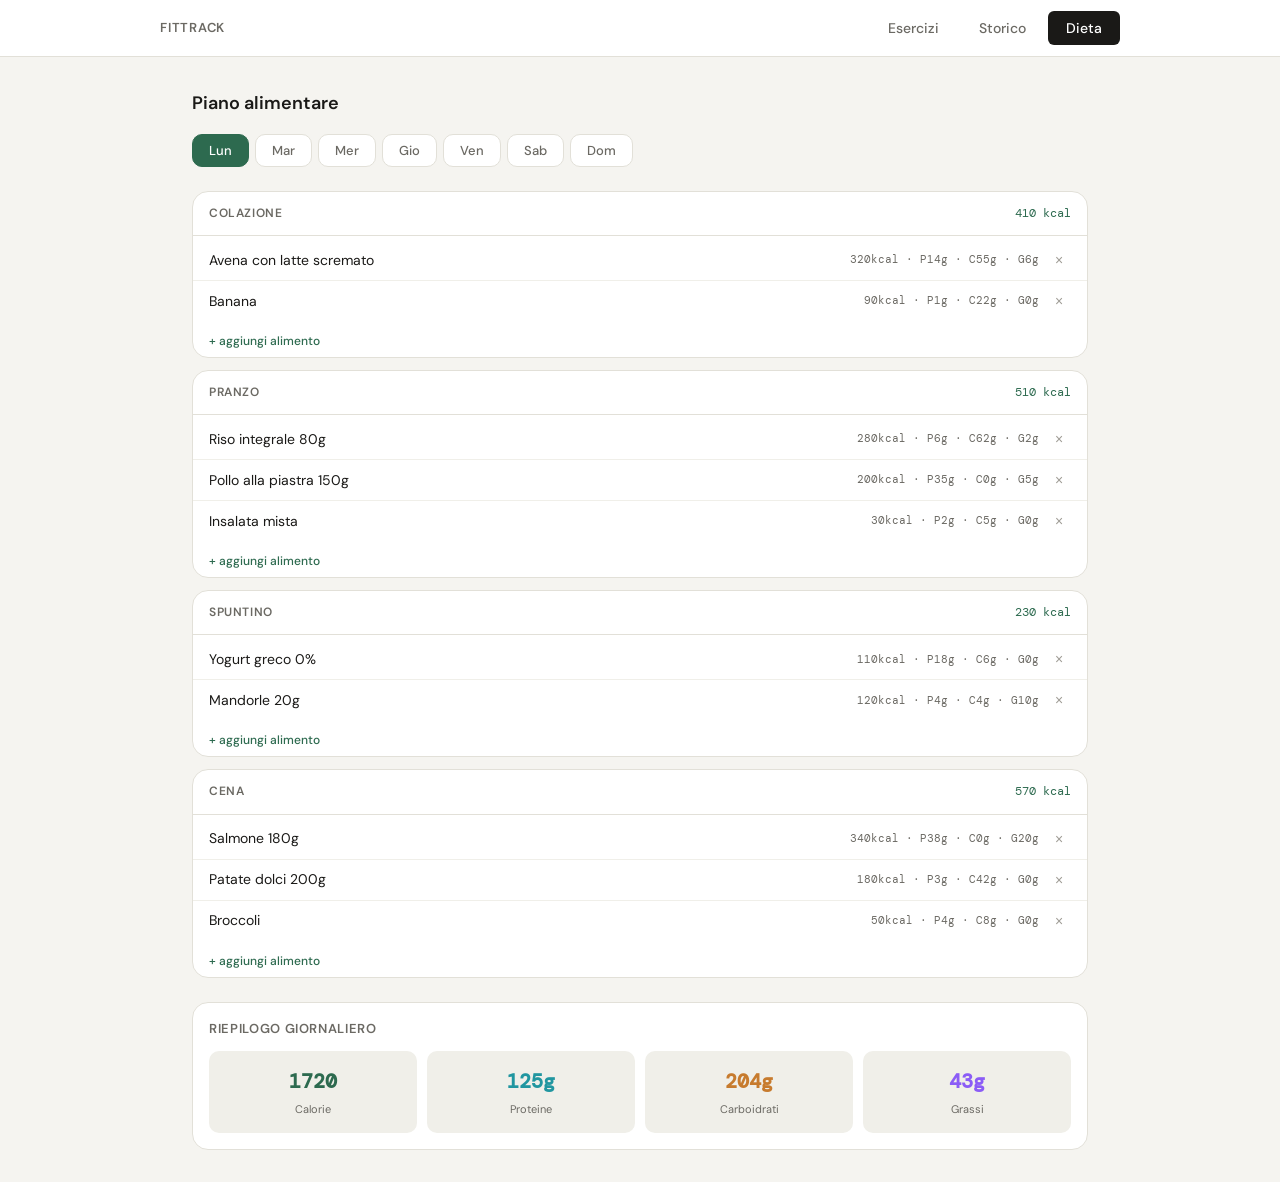
==== dieta.html @ e108e591 "Add files via upload" ====
<!DOCTYPE html>
<html lang="it">
<head>
<meta charset="UTF-8">
<meta name="viewport" content="width=device-width, initial-scale=1.0">
<meta name="color-scheme" content="light">
<title>FitTrack — Dieta</title>
<link rel="preconnect" href="https://fonts.googleapis.com">
<link href="https://fonts.googleapis.com/css2?family=DM+Sans:wght@300;400;500;600&family=DM+Mono:wght@400;500&display=swap" rel="stylesheet">
<link rel="stylesheet" href="style.css">
</head>
<body>

<nav>
  <div class="nav-inner">
    <span class="logo">FitTrack</span>
    <div class="nav-tabs">
      <a class="nav-tab" href="index.html">Esercizi</a>
      <a class="nav-tab" href="storico.html">Storico</a>
      <a class="nav-tab" href="dieta.html">Dieta</a>
    </div>
  </div>
</nav>

<main class="page">
  <div class="section-hdr">
    <h2>Piano alimentare</h2>
  </div>
  <div class="day-tabs" id="diet-day-tabs"></div>
  <div id="diet-day-contents"></div>
</main>

<script src="script.js"></script>
</body>
</html>
---- style.css ----
*,*::before,*::after{box-sizing:border-box;margin:0;padding:0}
:root{
  --bg:#f5f4f0;
  --surface:#ffffff;
  --surface2:#f0efe9;
  --border:#e2e0d8;
  --text:#1a1917;
  --text2:#6b6963;
  --text3:#9e9b94;
  --accent:#2d6a4f;
  --accent-light:#e8f5ee;
  --accent2:#c77b2e;
  --accent2-light:#fdf3e7;
  --danger:#c0392b;
  --danger-light:#fdecea;
  --radius:10px;
  --radius-lg:16px;
}
body{font-family:'DM Sans',sans-serif;background:var(--bg);color:var(--text);min-height:100vh;font-size:15px;line-height:1.6}

/* NAV */
nav{background:var(--surface);border-bottom:1px solid var(--border);position:sticky;top:0;z-index:100;padding:0 2rem}
.nav-inner{max-width:960px;margin:0 auto;display:flex;align-items:center;gap:2rem;height:56px}
.logo{font-size:13px;font-weight:600;letter-spacing:.06em;text-transform:uppercase;color:var(--text2);white-space:nowrap}
.nav-tabs{display:flex;gap:4px;margin-left:auto}
.nav-tab{padding:6px 18px;border-radius:6px;border:none;background:transparent;cursor:pointer;font-family:'DM Sans',sans-serif;font-size:14px;font-weight:500;color:var(--text2);transition:.15s;text-decoration:none;display:inline-flex;align-items:center}
.nav-tab:hover{background:var(--surface2);color:var(--text)}
.nav-tab.active{background:var(--text);color:#fff}

/* LAYOUT */
.page{max-width:960px;margin:0 auto;padding:2rem}

/* DAY TABS */
.day-tabs{display:flex;gap:6px;margin-bottom:1.5rem;flex-wrap:wrap}
.day-tab{padding:7px 16px;border-radius:var(--radius);border:1px solid var(--border);background:var(--surface);cursor:pointer;font-family:'DM Sans',sans-serif;font-size:13px;font-weight:500;color:var(--text2);transition:.15s;position:relative}
.day-tab:hover{border-color:var(--accent);color:var(--accent)}
.day-tab.active{background:var(--accent);border-color:var(--accent);color:#fff}
.day-tab.complete::after{content:'';position:absolute;top:5px;right:5px;width:6px;height:6px;border-radius:50%;background:#52b788}
.day-tab.active.complete::after{background:#b7e4c7}
.day-content{display:none}
.day-content.active{display:block}

/* SECTION HEADER */
.section-hdr{display:flex;align-items:center;justify-content:space-between;margin-bottom:1rem}
.section-hdr h2{font-size:18px;font-weight:600}
.btn{padding:7px 16px;border-radius:var(--radius);border:1px solid var(--border);background:var(--surface);cursor:pointer;font-family:'DM Sans',sans-serif;font-size:13px;font-weight:500;color:var(--text);transition:.15s;display:inline-flex;align-items:center;gap:6px}
.btn:hover{background:var(--surface2)}
.btn-accent{background:var(--accent);color:#fff;border-color:var(--accent)}
.btn-accent:hover{opacity:.9}
.btn-sm{padding:4px 10px;font-size:12px}

/* EXERCISE CARD */
.exercise-list{display:flex;flex-direction:column;gap:8px}
.ex-card{background:var(--surface);border:1px solid var(--border);border-radius:var(--radius);padding:14px 16px;display:flex;align-items:center;gap:12px;transition:.15s}
.ex-card.done{background:var(--accent-light);border-color:#b7e4c7}
.ex-check{width:22px;height:22px;border-radius:50%;border:1.5px solid var(--border);cursor:pointer;display:flex;align-items:center;justify-content:center;flex-shrink:0;transition:.15s;background:var(--surface)}
.ex-check:hover{border-color:var(--accent)}
.ex-card.done .ex-check{background:var(--accent);border-color:var(--accent)}
.check-icon{display:none;width:12px;height:12px}
.ex-card.done .check-icon{display:block}
.ex-info{flex:1}
.ex-name{font-weight:500;font-size:14px;margin-bottom:2px}
.ex-meta{font-size:12px;color:var(--text2);font-family:'DM Mono',monospace}
.ex-card.done .ex-name{text-decoration:line-through;color:var(--text2)}
.ex-actions{display:flex;gap:6px}
.icon-btn{width:28px;height:28px;border-radius:6px;border:none;background:transparent;cursor:pointer;display:flex;align-items:center;justify-content:center;color:var(--text3);transition:.15s}
.icon-btn:hover{background:var(--surface2);color:var(--danger)}

/* PROGRESS BAR */
.progress-row{margin-bottom:1.5rem}
.progress-bar-bg{height:4px;background:var(--border);border-radius:2px;overflow:hidden}
.progress-bar-fill{height:100%;background:var(--accent);border-radius:2px;transition:.4s}
.progress-label{font-size:12px;color:var(--text2);margin-bottom:6px}

/* ADD EXERCISE FORM */
.add-form{background:var(--surface);border:1px solid var(--border);border-radius:var(--radius);padding:16px;margin-top:12px;display:none}
.add-form.open{display:block}
.form-row{display:grid;grid-template-columns:1fr 80px 80px;gap:8px;margin-bottom:10px}
input[type=text],input[type=number]{font-family:'DM Sans',sans-serif;font-size:13px;padding:7px 10px;border:1px solid var(--border);border-radius:6px;background:var(--bg);color:var(--text);width:100%}
input:focus{outline:2px solid var(--accent);outline-offset:1px;border-color:transparent}
.form-actions{display:flex;gap:8px;justify-content:flex-end}

/* DIET PAGE */
.meal-grid{display:flex;flex-direction:column;gap:12px}
.meal-card{background:var(--surface);border:1px solid var(--border);border-radius:var(--radius-lg);overflow:hidden}
.meal-hdr{padding:12px 16px;display:flex;align-items:center;justify-content:space-between;border-bottom:1px solid var(--border)}
.meal-label{font-size:12px;font-weight:600;letter-spacing:.05em;text-transform:uppercase;color:var(--text2)}
.meal-kcal{font-size:12px;font-family:'DM Mono',monospace;color:var(--accent)}
.food-list{padding:4px 0}
.food-row{display:flex;align-items:center;gap:8px;padding:8px 16px;border-bottom:1px solid var(--surface2)}
.food-row:last-of-type{border:none}
.food-name{flex:1;font-size:14px}
.food-macros{font-size:11px;font-family:'DM Mono',monospace;color:var(--text2);text-align:right;white-space:nowrap}
.food-del{width:24px;height:24px;border-radius:5px;border:none;background:transparent;cursor:pointer;color:var(--text3);font-size:14px;transition:.15s}
.food-del:hover{background:var(--danger-light);color:var(--danger)}
.meal-footer{padding:8px 16px;display:flex;gap:8px}
.add-food-btn{font-size:12px;color:var(--accent);background:none;border:none;cursor:pointer;font-family:'DM Sans',sans-serif;font-weight:500;padding:0}
.add-food-btn:hover{text-decoration:underline}

/* MACRO SUMMARY */
.macro-summary{background:var(--surface);border:1px solid var(--border);border-radius:var(--radius-lg);padding:16px;margin-top:1.5rem}
.macro-summary h3{font-size:13px;font-weight:600;letter-spacing:.05em;text-transform:uppercase;color:var(--text2);margin-bottom:12px}
.macro-grid{display:grid;grid-template-columns:repeat(4,minmax(0,1fr));gap:10px}
.macro-card{background:var(--surface2);border-radius:var(--radius);padding:14px 8px;text-align:center;display:flex;flex-direction:column;align-items:center;justify-content:center;min-width:0}
.macro-val{font-size:20px;font-weight:600;font-family:'DM Mono',monospace;white-space:nowrap}
.macro-lbl{font-size:11px;color:var(--text2);margin-top:4px;white-space:nowrap}
.macro-card.kcal .macro-val{color:var(--accent)}
.macro-card.prot .macro-val{color:#2196a0}
.macro-card.carb .macro-val{color:var(--accent2)}
.macro-card.fat .macro-val{color:#8b5cf6}

/* INLINE ADD FOOD */
.inline-food-form{padding:8px 16px;display:none;background:var(--surface2)}
.inline-food-form.open{display:block}
.food-form-row{display:grid;grid-template-columns:1fr 60px 60px 60px 60px;gap:6px;align-items:center}
.food-form-row input{font-size:12px;padding:5px 8px}

/* STORICO */
.storico-empty{text-align:center;padding:4rem 0;color:var(--text3);font-size:14px}
.storico-day{background:var(--surface);border:1px solid var(--border);border-radius:var(--radius-lg);margin-bottom:12px;overflow:hidden}
.storico-day-hdr{padding:14px 16px;border-bottom:1px solid var(--border);display:flex;align-items:center;justify-content:space-between}
.storico-day-title{font-weight:600;font-size:15px}
.storico-day-meta{font-size:12px;color:var(--text2);font-family:'DM Mono',monospace}
.storico-ex-row{display:flex;align-items:center;gap:10px;padding:10px 16px;border-bottom:1px solid var(--surface2)}
.storico-ex-row:last-child{border:none}
.storico-dot{width:7px;height:7px;border-radius:50%;background:var(--accent);flex-shrink:0}
.storico-ex-name{flex:1;font-size:14px}
.storico-ex-detail{font-size:12px;color:var(--text2);font-family:'DM Mono',monospace}
.storico-ex-time{font-size:11px;color:var(--text3);font-family:'DM Mono',monospace;margin-left:8px}

/* MOBILE */
@media(max-width:480px){
  nav{padding:0 1rem}
  .page{padding:1.2rem 1rem}
  .form-row{grid-template-columns:1fr;gap:6px}
  .food-form-row{grid-template-columns:1fr 1fr;gap:6px}
  .food-form-row input:first-child{grid-column:1/-1}
  .macro-val{font-size:16px}
}
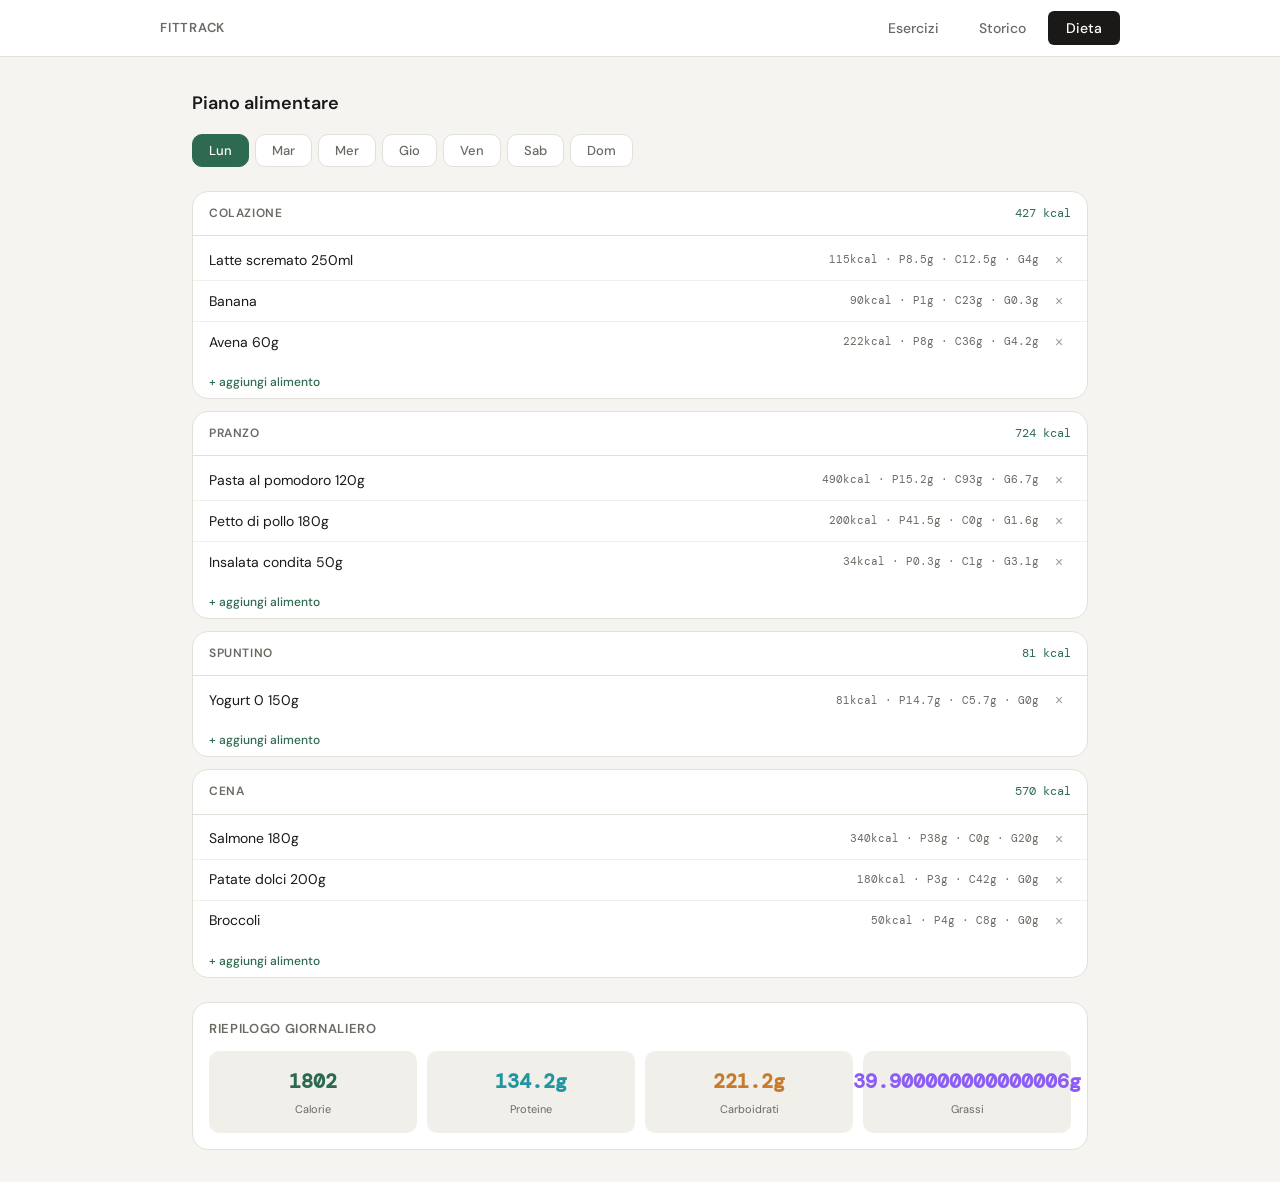
==== commit 3ace41de: "Add files via upload" ====
--- a/dieta.html
+++ b/dieta.html
@@ -8,6 +8,7 @@
 <link rel="preconnect" href="https://fonts.googleapis.com">
 <link href="https://fonts.googleapis.com/css2?family=DM+Sans:wght@300;400;500;600&family=DM+Mono:wght@400;500&display=swap" rel="stylesheet">
 <link rel="stylesheet" href="style.css">
+<link rel="icon" href="immagini/logo fittrack.svg" type="immage/png">
 </head>
 <body>
 
